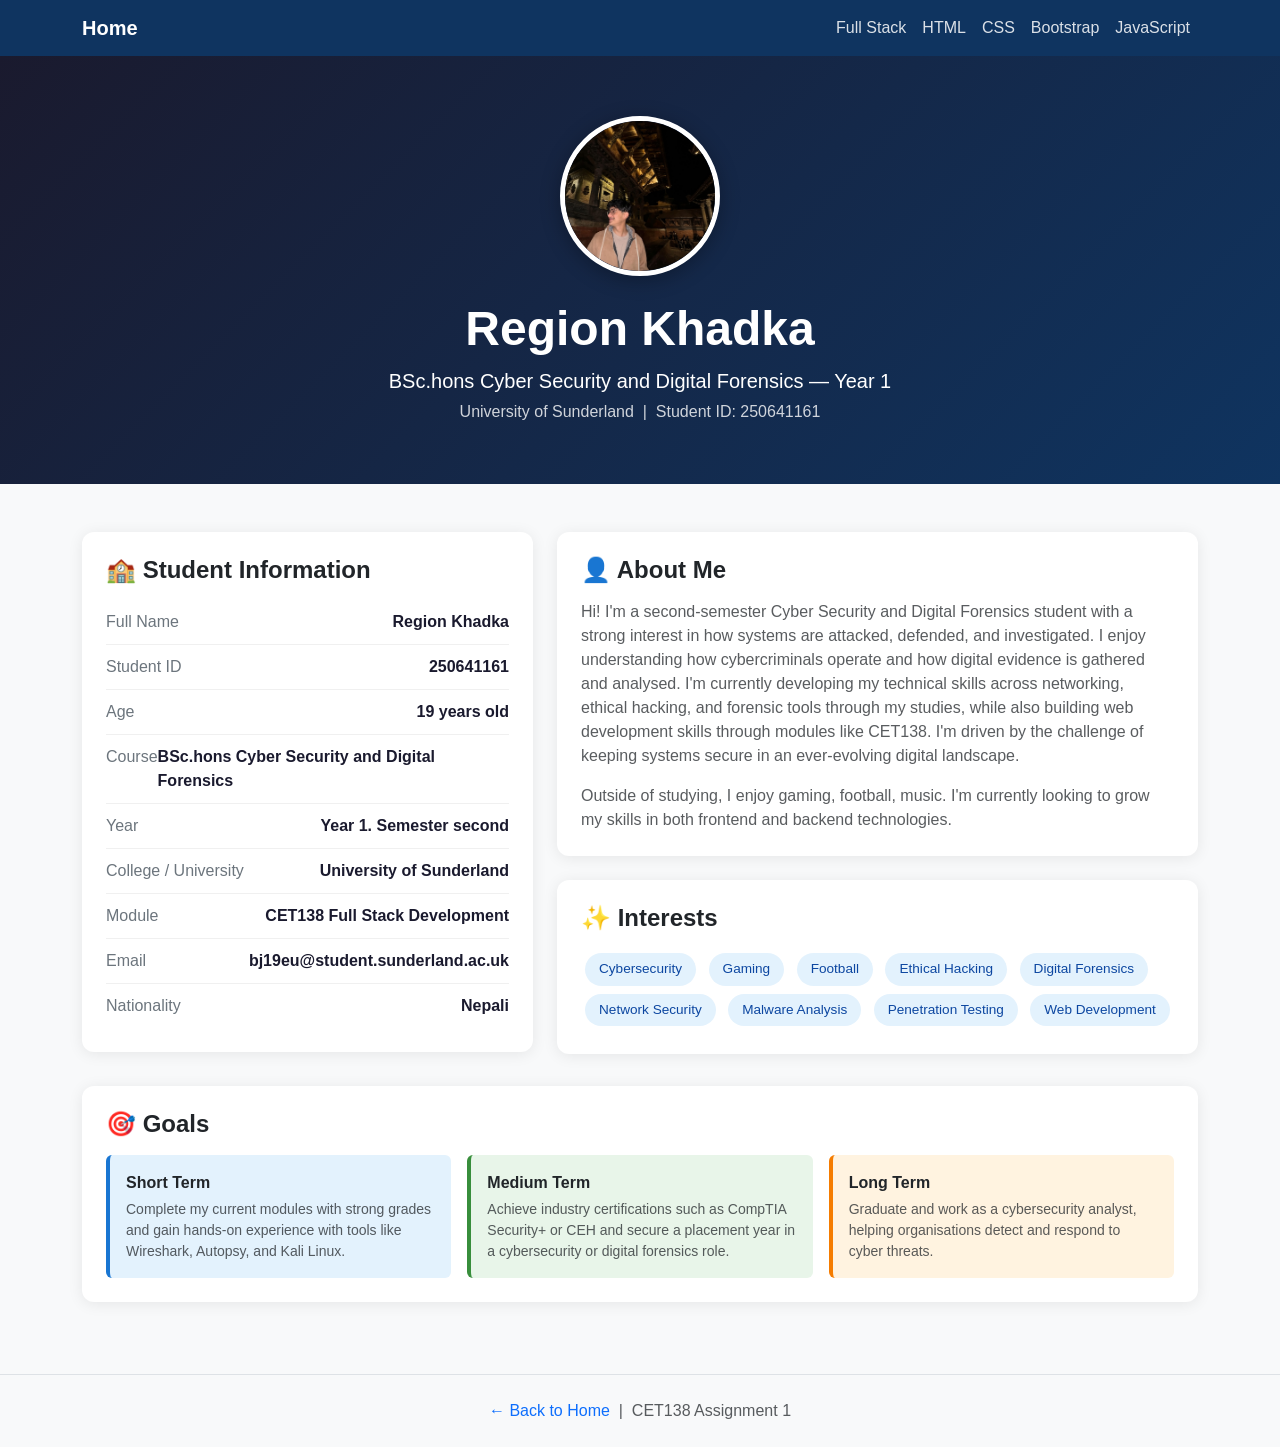
==== about.html @ 4141cb87 "Add files via upload" ====
<!DOCTYPE html>
<html lang="en">
<head>
<meta charset="UTF-8">
<meta name="viewport" content="width=device-width, initial-scale=1.0">
<title>About Me - Portfolio</title>
<link href="https://cdn.jsdelivr.net/npm/bootstrap@5.3.0/dist/css/bootstrap.min.css" rel="stylesheet">
<style>
  body { font-family: 'Segoe UI', sans-serif; background: #f8f9fa; }
  .hero { background: linear-gradient(135deg, #1a1a2e, #0f3460); color: white; padding: 60px 0; }
  .profile-img { width: 160px; height: 160px; border-radius: 50%; object-fit: cover; border: 5px solid white; box-shadow: 0 4px 20px rgba(0,0,0,0.3); }
  .info-card { background: white; border-radius: 12px; padding: 24px; box-shadow: 0 2px 15px rgba(0,0,0,0.08); margin-bottom: 24px; }
  .info-row { display: flex; justify-content: space-between; padding: 10px 0; border-bottom: 1px solid #f0f0f0; }
  .info-row:last-child { border-bottom: none; }
  .info-label { color: #6c757d; font-weight: 500; }
  .info-value { font-weight: 600; color: #1a1a2e; }
  .skill-bar { height: 10px; border-radius: 10px; background: #e9ecef; overflow: hidden; margin-top: 6px; }
  .skill-fill { height: 100%; border-radius: 10px; background: linear-gradient(90deg, #0f3460, #1976d2); }
  .nav-link { color: rgba(255,255,255,0.85) !important; }
  .nav-link:hover { color: #fff !important; }
  .badge-interest { background: #e3f2fd; color: #0d47a1; padding: 6px 14px; border-radius: 20px; font-size: 0.85rem; display: inline-block; margin: 4px; font-weight: 500; }
</style>
</head>
<body>

<nav class="navbar navbar-expand-lg" style="background:#0f3460;">
  <div class="container">
    <a class="navbar-brand text-white fw-bold" href="index.html">Home</a>
    
<button class="navbar-toggler" type="button" data-bs-toggle="collapse" data-bs-target="#nav">
      <span class="navbar-toggler-icon"></span>
    </button>
    
    <div class="collapse navbar-collapse" id="nav">
      <ul class="navbar-nav ms-auto">
        <li class="nav-item"><a class="nav-link text-white" href="fullstack.html">Full Stack</a></li>
        <li class="nav-item"><a class="nav-link text-white" href="html.html">HTML</a></li>
        <li class="nav-item"><a class="nav-link text-white" href="css.html">CSS</a></li>
        <li class="nav-item"><a class="nav-link text-white" href="bootstrap.html">Bootstrap</a></li>
        <li class="nav-item"><a class="nav-link text-white" href="javascript.html">JavaScript</a></li>
        
      </ul>
    </div>
  </div>
</nav>

<section class="hero text-center">
  <div class="container">
    <img src="image-4.jpg" alt="Student Photo" class="profile-img mb-4">
    <h1 class="display-5 fw-bold">Region Khadka</h1>
    <p class="lead mb-1">BSc.hons Cyber Security and Digital Forensics &mdash; Year 1</p>
    <p class="mb-0" style="opacity:0.8;">University of Sunderland &nbsp;|&nbsp; Student ID: 250641161</p>
  </div>
</section>

<div class="container py-5">
  <div class="row g-4">
    
    <!-- Student Info -->
    <div class="col-lg-5">
      <div class="info-card">
        <h4 class="fw-bold mb-3">&#127979; Student Information</h4>
        <div class="info-row">
          <span class="info-label">Full Name</span>
          <span class="info-value">Region Khadka</span>
        </div>
        <div class="info-row">
          <span class="info-label">Student ID</span>
          <span class="info-value">250641161</span>
        </div>
        <div class="info-row">
          <span class="info-label">Age</span>
          <span class="info-value">19 years old</span>
        </div>
        <div class="info-row">
          <span class="info-label">Course</span>
          <span class="info-value">BSc.hons Cyber Security and Digital Forensics</span>
        </div>
        <div class="info-row">
          <span class="info-label">Year</span>
          <span class="info-value">Year 1. Semester second</span>
        </div>
        <div class="info-row">
          <span class="info-label">College / University</span>
          <span class="info-value">University of Sunderland</span>
        </div>
        <div class="info-row">
          <span class="info-label">Module</span>
          <span class="info-value">CET138 Full Stack Development</span>
        </div>
        <div class="info-row">
          <span class="info-label">Email</span>
          <span class="info-value">bj19eu@student.sunderland.ac.uk</span>
        </div>
        <div class="info-row">
          <span class="info-label">Nationality</span>
          <span class="info-value">Nepali</span>
        </div>
      </div>
    </div>

    <!-- About & Skills -->
    <div class="col-lg-7">

      <div class="info-card">
        <h4 class="fw-bold mb-3">&#128100; About Me</h4>
        <p class="text-muted">Hi! I'm a second-semester Cyber Security and Digital Forensics student with a strong interest in how systems are attacked, defended, and investigated. I enjoy understanding how cybercriminals operate and how digital evidence is gathered and analysed. I'm currently developing my technical skills across networking, ethical hacking, and forensic tools through my studies, while also building web development skills through modules like CET138. I'm driven by the challenge of keeping systems secure in an ever-evolving digital landscape.</p>
        <p class="text-muted mb-0">Outside of studying, I enjoy gaming, football, music. I'm currently looking to grow my skills in both frontend and backend technologies.</p>
      </div>

      <div class="info-card">
        <h4 class="fw-bold mb-3">&#10024; Interests</h4>
        <span class="badge-interest">Cybersecurity</span>
        <span class="badge-interest">Gaming</span>
        <span class="badge-interest">Football</span>
        <span class="badge-interest">Ethical Hacking</span>
<span class="badge-interest">Digital Forensics</span>
<span class="badge-interest">Network Security</span>
<span class="badge-interest">Malware Analysis</span>
<span class="badge-interest">Penetration Testing</span>
<span class="badge-interest">Web Development</span>
      </div>

    </div>
  </div>

  <!-- Goals -->
  <div class="info-card mt-2">
    <h4 class="fw-bold mb-3">&#127919; Goals</h4>
    <div class="row g-3">
      <div class="col-md-4">
        <div class="p-3 rounded" style="background:#e3f2fd; border-left:4px solid #1976d2;">
          <strong>Short Term</strong>
          <p class="text-muted small mb-0 mt-1">Complete my current modules with strong grades and gain hands-on experience with tools like Wireshark, Autopsy, and Kali Linux.</p>
        </div>
      </div>
      <div class="col-md-4">
        <div class="p-3 rounded" style="background:#e8f5e9; border-left:4px solid #388e3c;">
          <strong>Medium Term</strong>
          <p class="text-muted small mb-0 mt-1">Achieve industry certifications such as CompTIA Security+ or CEH and secure a placement year in a cybersecurity or digital forensics role.</p>
        </div>
      </div>
      <div class="col-md-4">
        <div class="p-3 rounded" style="background:#fff3e0; border-left:4px solid #f57c00;">
          <strong>Long Term</strong>
          <p class="text-muted small mb-0 mt-1">Graduate and work as a cybersecurity analyst, helping organisations detect and respond to cyber threats.</p>
        </div>
      </div>
    </div>
  </div>

</div>

<footer class="text-center py-4 text-muted" style="border-top:1px solid #dee2e6;">
  <a href="index.html" class="text-decoration-none">&#8592; Back to Home</a> &nbsp;|&nbsp; CET138 Assignment 1
</footer>

<script src="https://cdn.jsdelivr.net/npm/bootstrap@5.3.0/dist/js/bootstrap.bundle.min.js"></script>
</body>
</html>
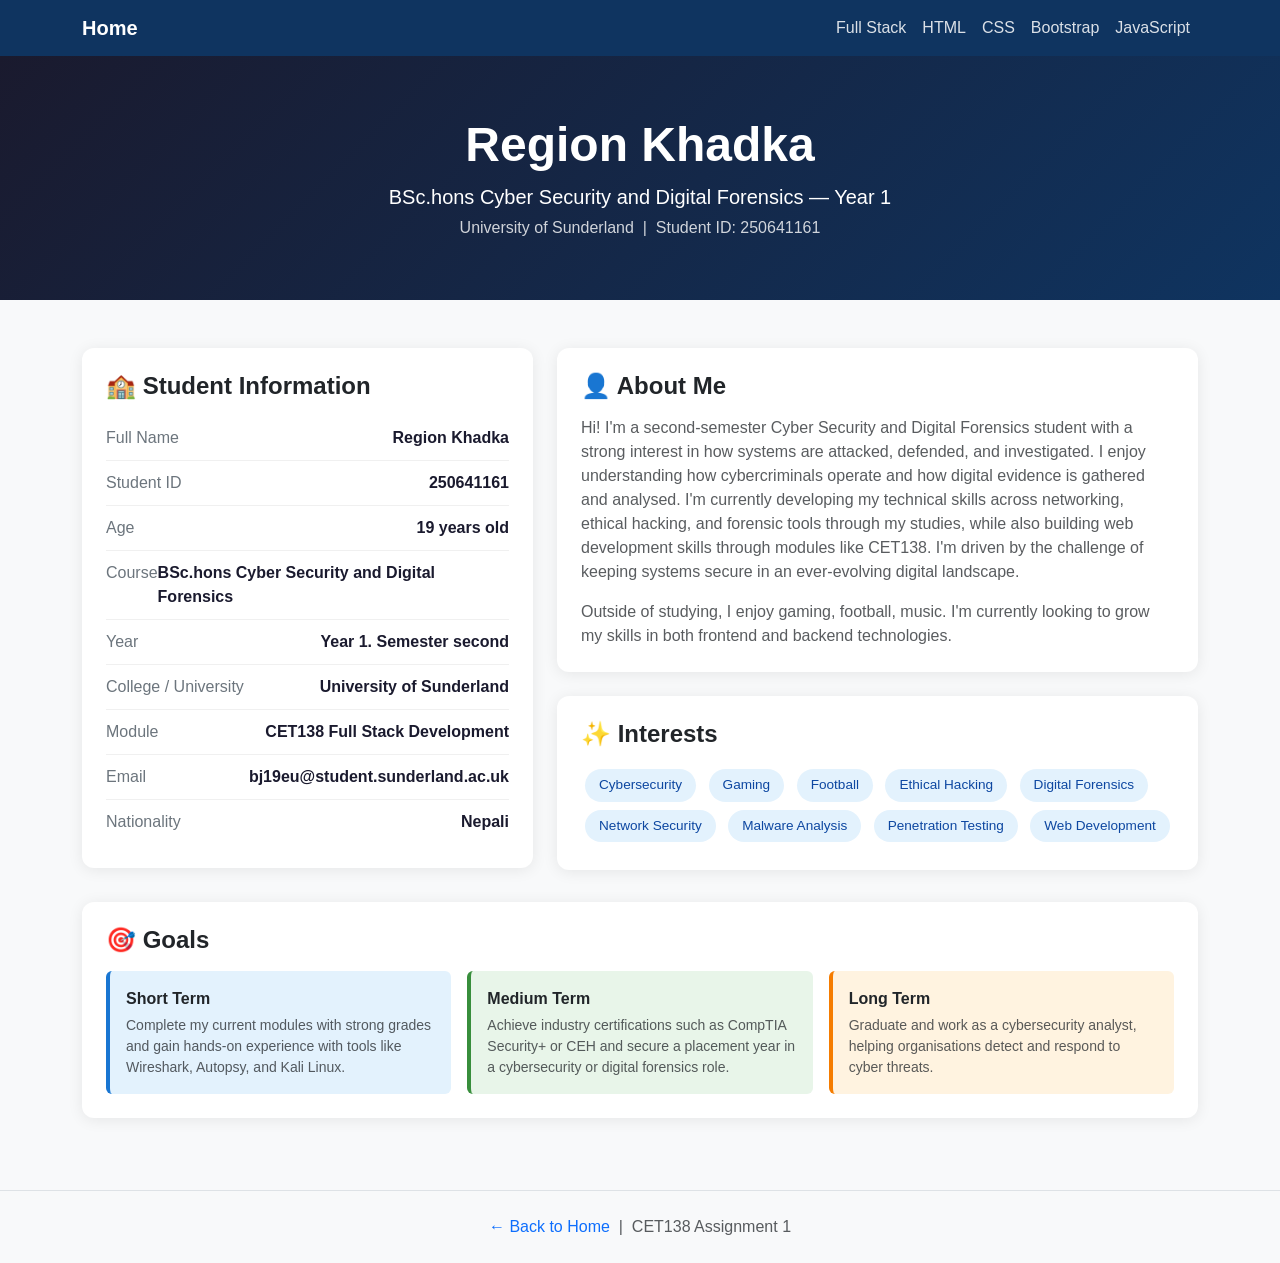
==== commit cb948dd4: "Update about.html" ====
--- a/about.html
+++ b/about.html
@@ -46,7 +46,7 @@
 
 <section class="hero text-center">
   <div class="container">
-    <img src="image-4.jpg" alt="Student Photo" class="profile-img mb-4">
+    
     <h1 class="display-5 fw-bold">Region Khadka</h1>
     <p class="lead mb-1">BSc.hons Cyber Security and Digital Forensics &mdash; Year 1</p>
     <p class="mb-0" style="opacity:0.8;">University of Sunderland &nbsp;|&nbsp; Student ID: 250641161</p>
@@ -157,4 +157,4 @@
 
 <script src="https://cdn.jsdelivr.net/npm/bootstrap@5.3.0/dist/js/bootstrap.bundle.min.js"></script>
 </body>
-</html>+</html>
